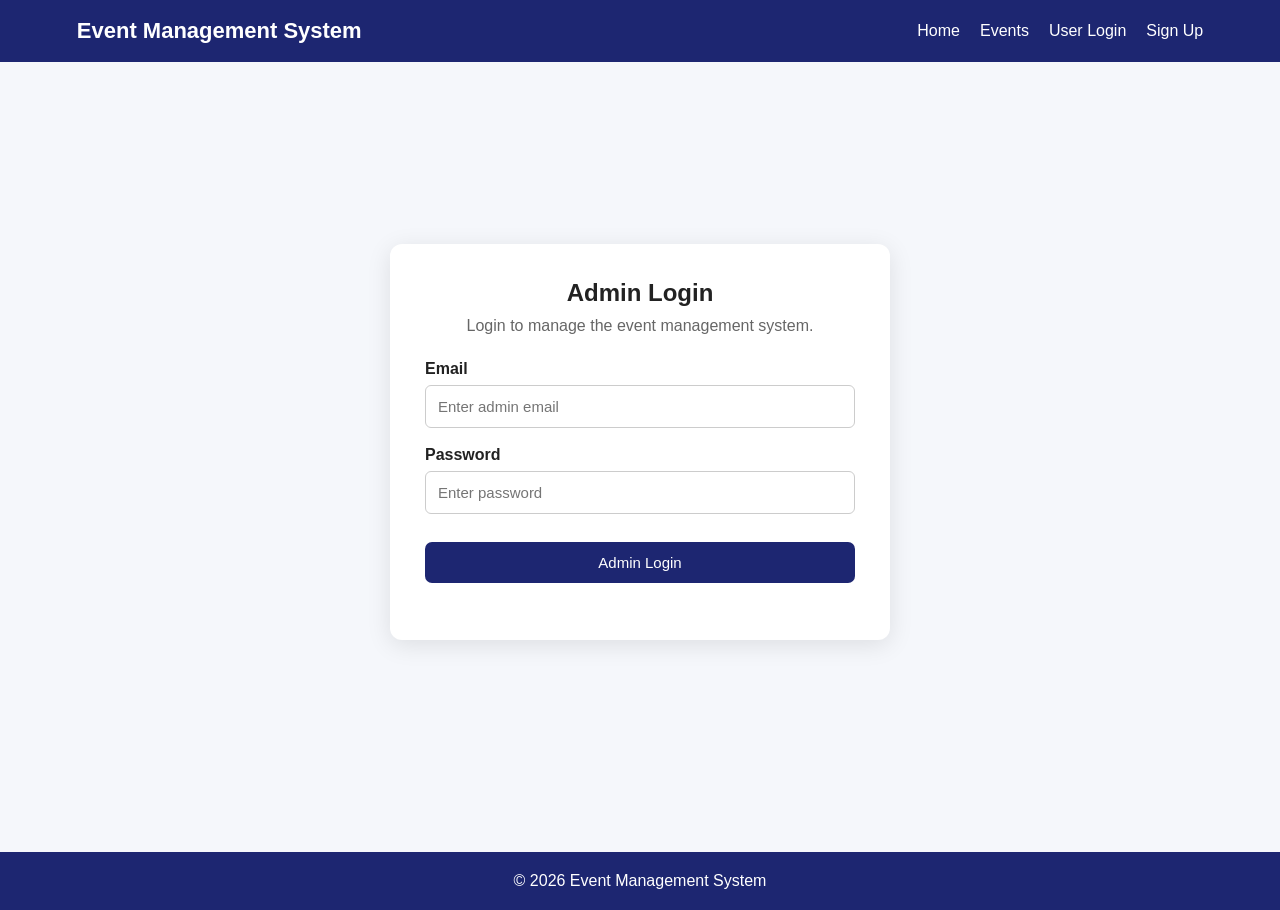
==== admin-dashboard.html @ a5ec1f82 "first commit" ====
<!DOCTYPE html>
<html lang="en">
<head>

    <meta charset="UTF-8">
    <meta name="viewport" content="width=device-width, initial-scale=1.0">

    <title>Admin Dashboard</title>

    <link rel="stylesheet" href="style.css">

</head>

<body>

<nav class="navbar">

    <div class="logo">
        Event Management System - Admin
    </div>

    <div class="nav-links">

        <a href="admin-dashboard.html">
            Dashboard
        </a>

        <button
            onclick="adminLogout()"
            class="logout-btn">

            Logout

        </button>

    </div>

</nav>

<section class="dashboard">

    <h1>Admin Dashboard</h1>

    <div class="stats-grid">

        <div class="stat-card">

            <h3>Total Events</h3>

            <p id="adminEvents">0</p>

        </div>

        <div class="stat-card">

            <h3>Total Users</h3>

            <p id="adminUsers">0</p>

        </div>

        <div class="stat-card">

            <h3>Total Registrations</h3>

            <p id="adminRegistrations">0</p>

        </div>

        <div class="stat-card">

            <h3>Total Revenue</h3>

            <p id="adminRevenue">₹0</p>

        </div>

    </div>

    <div class="dashboard-section">

        <h2>Event Management</h2>

        <div class="table-container">

            <table>

                <thead>

                    <tr>

                        <th>Event</th>
                        <th>Date</th>
                        <th>Organizer</th>
                        <th>Tickets</th>
                        <th>Revenue</th>
                        <th>Action</th>

                    </tr>

                </thead>

                <tbody id="adminEventTable"></tbody>

            </table>

        </div>

    </div>

</section>

<script src="scripts.js"></script>

</body>
</html>
---- style.css ----
* {
    margin: 0;
    padding: 0;
    box-sizing: border-box;
}

body {
    font-family: Arial, sans-serif;
    background: #f5f7fb;
    color: #222;
    min-height: 100vh;
}

a {
    text-decoration: none;
    color: inherit;
}


/* ================= NAVBAR ================= */

.navbar {
    background: #1d2671;
    color: white;
    padding: 18px 6%;
    display: flex;
    justify-content: space-between;
    align-items: center;
    gap: 20px;
}

.logo {
    font-size: 22px;
    font-weight: bold;
}

.nav-links {
    display: flex;
    align-items: center;
    gap: 20px;
    flex-wrap: wrap;
}

.nav-links a {
    color: white;
    font-weight: 500;
}

.nav-links a:hover {
    color: #ffd369;
}

.logout-btn {
    border: none;
    background: #e74c3c;
    color: white;
    padding: 9px 16px;
    border-radius: 6px;
    cursor: pointer;
}


/* ================= HERO ================= */

.hero {
    min-height: 520px;
    display: flex;
    justify-content: center;
    align-items: center;
    text-align: center;
    padding: 50px 20px;
    background: linear-gradient(
        135deg,
        #1d2671,
        #c33764
    );
    color: white;
}

.hero h1 {
    font-size: 52px;
    margin-bottom: 20px;
}

.hero p {
    font-size: 20px;
    max-width: 700px;
    margin: auto;
    line-height: 1.6;
}

.hero-buttons {
    margin-top: 30px;
    display: flex;
    justify-content: center;
    gap: 15px;
}


/* ================= BUTTON ================= */

.btn {
    display: inline-block;
    background: #1d2671;
    color: white;
    border: none;
    padding: 12px 22px;
    border-radius: 7px;
    cursor: pointer;
    font-size: 15px;
    margin: 5px;
}

.btn:hover {
    opacity: 0.9;
}

.secondary {
    background: #c33764;
}


/* ================= FEATURES ================= */

.features {
    padding: 60px 6%;
    text-align: center;
}

.features h2 {
    margin-bottom: 35px;
    font-size: 32px;
}

.feature-grid {
    display: grid;
    grid-template-columns: repeat(4, 1fr);
    gap: 20px;
}

.feature-card {
    background: white;
    padding: 30px 20px;
    border-radius: 12px;
    box-shadow: 0 5px 20px rgba(0,0,0,0.08);
}

.feature-card h3 {
    margin-bottom: 15px;
}


/* ================= FORM ================= */

.form-section {
    min-height: calc(100vh - 140px);
    display: flex;
    justify-content: center;
    align-items: center;
    padding: 50px 20px;
}

.form-container {
    width: 100%;
    max-width: 500px;
    background: white;
    padding: 35px;
    border-radius: 12px;
    box-shadow: 0 5px 25px rgba(0,0,0,0.1);
}

.form-container h1 {
    text-align: center;
    margin-bottom: 10px;
}

.form-subtitle {
    text-align: center;
    color: #666;
    margin-bottom: 25px;
}

.form-group {
    margin-bottom: 18px;
}

.form-group label {
    display: block;
    margin-bottom: 7px;
    font-weight: bold;
}

.form-group input,
.form-group select,
.form-group textarea {
    width: 100%;
    padding: 12px;
    border: 1px solid #ccc;
    border-radius: 6px;
    font-size: 15px;
}

.form-group textarea {
    resize: vertical;
}

.form-container .btn {
    width: 100%;
    margin: 10px 0;
}

#loginMsg,
#signupMsg,
#adminMsg,
#createEventMsg {
    text-align: center;
    margin-top: 12px;
}

.form-footer {
    text-align: center;
    margin-top: 20px;
}

.form-footer a {
    color: #1d2671;
    font-weight: bold;
}

.demo-box {
    background: #f1f4ff;
    padding: 15px;
    margin-top: 25px;
    border-radius: 8px;
    text-align: center;
}

.demo-box h3 {
    margin-bottom: 10px;
}


/* ================= PAGE ================= */

.page-section {
    padding: 50px 6%;
}

.page-section > h1 {
    margin-bottom: 10px;
}

.page-header {
    display: flex;
    justify-content: space-between;
    align-items: center;
    margin-bottom: 30px;
    gap: 20px;
}


/* ================= SEARCH ================= */

.search-box {
    width: 100%;
    max-width: 500px;
    padding: 14px;
    margin: 25px 0;
    border: 1px solid #ccc;
    border-radius: 7px;
    font-size: 16px;
}


/* ================= EVENTS ================= */

.event-grid {
    display: grid;
    grid-template-columns: repeat(3, 1fr);
    gap: 25px;
}

.event-card {
    background: white;
    padding: 25px;
    border-radius: 12px;
    box-shadow: 0 5px 18px rgba(0,0,0,0.08);
}

.event-card h2 {
    color: #1d2671;
    margin-bottom: 15px;
}

.event-card p {
    margin: 10px 0;
    line-height: 1.5;
}

.event-card hr {
    margin: 15px 0;
    border: 0;
    border-top: 1px solid #ddd;
}


/* ================= DASHBOARD ================= */

.dashboard {
    padding: 45px 6%;
}

.dashboard > h1 {
    margin-bottom: 30px;
}

.stats-grid {
    display: grid;
    grid-template-columns: repeat(4, 1fr);
    gap: 20px;
    margin-bottom: 35px;
}

.stat-card {
    background: white;
    padding: 25px;
    border-radius: 12px;
    text-align: center;
    box-shadow: 0 5px 18px rgba(0,0,0,0.08);
}

.stat-card h3 {
    margin-bottom: 12px;
}

.stat-card p {
    font-size: 30px;
    font-weight: bold;
    color: #1d2671;
}

.quick-actions {
    background: white;
    padding: 25px;
    border-radius: 12px;
    margin-bottom: 30px;
}

.quick-actions h2 {
    margin-bottom: 15px;
}

.dashboard-section {
    background: white;
    padding: 25px;
    border-radius: 12px;
    margin-top: 30px;
}

.schedule-item {
    padding: 15px;
    border-bottom: 1px solid #ddd;
}

.schedule-item:last-child {
    border-bottom: none;
}


/* ================= CHECKBOX ================= */

.checkbox-group {
    display: flex;
    align-items: center;
    gap: 8px;
    margin-bottom: 20px;
}


/* ================= TABLE ================= */

.table-container {
    overflow-x: auto;
}

table {
    width: 100%;
    border-collapse: collapse;
    margin-top: 20px;
}

th,
td {
    padding: 14px;
    border-bottom: 1px solid #ddd;
    text-align: left;
}

th {
    background: #1d2671;
    color: white;
}


/* ================= EMPTY ================= */

.empty-message {
    background: white;
    padding: 35px;
    text-align: center;
    border-radius: 10px;
}


/* ================= FOOTER ================= */

footer {
    background: #1d2671;
    color: white;
    text-align: center;
    padding: 20px;
    margin-top: 30px;
}


/* ================= RESPONSIVE ================= */

@media (max-width: 900px) {

    .feature-grid {
        grid-template-columns: repeat(2, 1fr);
    }

    .event-grid {
        grid-template-columns: repeat(2, 1fr);
    }

    .stats-grid {
        grid-template-columns: repeat(2, 1fr);
    }
}

@media (max-width: 600px) {

    .navbar {
        flex-direction: column;
    }

    .nav-links {
        justify-content: center;
    }

    .hero h1 {
        font-size: 35px;
    }

    .feature-grid,
    .event-grid,
    .stats-grid {
        grid-template-columns: 1fr;
    }

    .page-header {
        flex-direction: column;
        align-items: flex-start;
    }
}
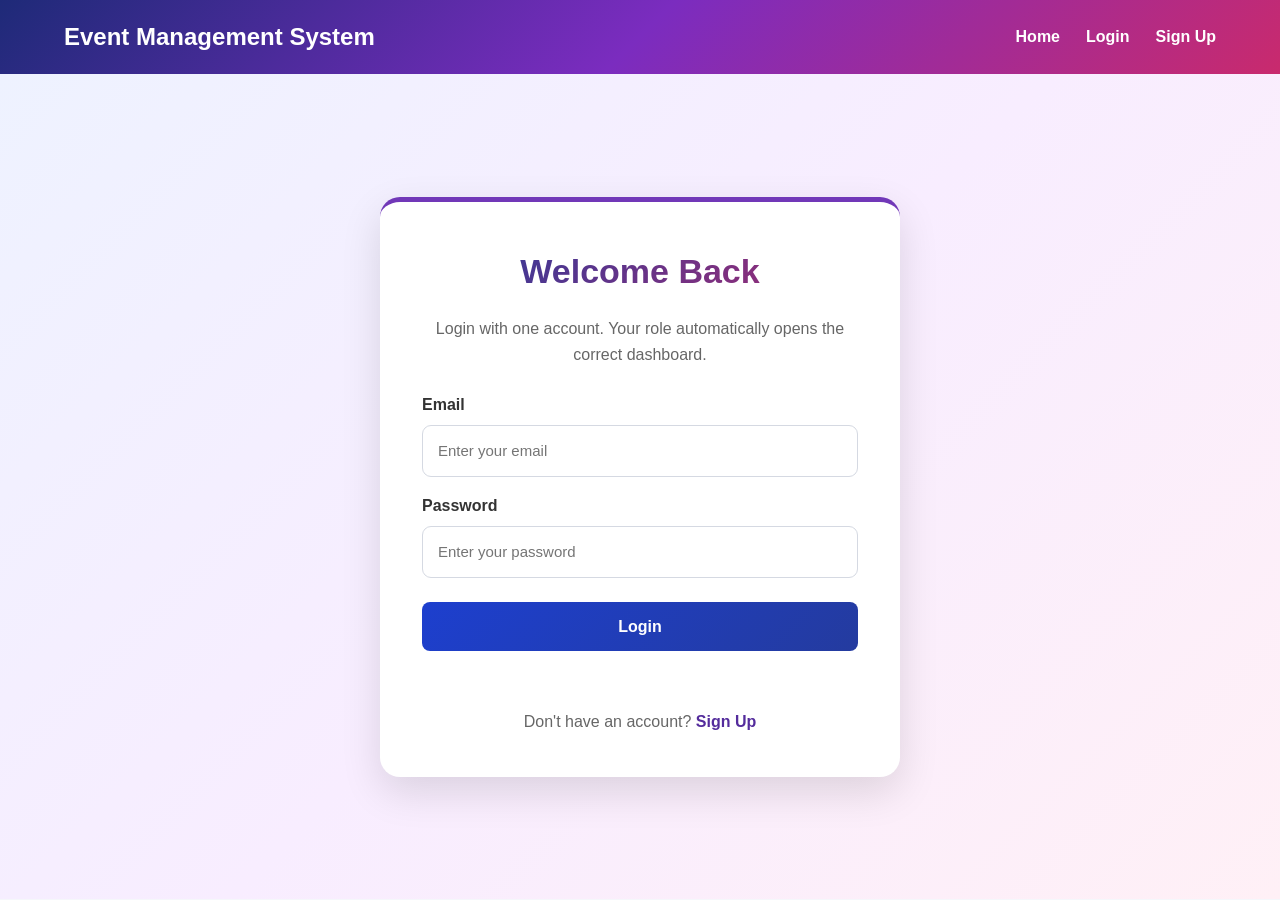
==== commit c2aaceaf: "Updated modules and project code" ====
--- a/admin-dashboard.html
+++ b/admin-dashboard.html
@@ -1,23 +1,31 @@
 <!DOCTYPE html>
 <html lang="en">
+
 <head>
 
     <meta charset="UTF-8">
-    <meta name="viewport" content="width=device-width, initial-scale=1.0">
 
-    <title>Admin Dashboard</title>
+    <meta name="viewport"
+          content="width=device-width, initial-scale=1.0">
 
-    <link rel="stylesheet" href="style.css">
+    <title>
+        Admin Dashboard - Event Management System
+    </title>
+
+    <link rel="stylesheet"
+          href="style.css">
 
 </head>
 
 <body>
+
 
 <nav class="navbar">
 
     <div class="logo">
         Event Management System - Admin
     </div>
+
 
     <div class="nav-links">
 
@@ -37,49 +45,96 @@
 
 </nav>
 
+
 <section class="dashboard">
 
-    <h1>Admin Dashboard</h1>
+    <p class="role-label">
+        Administrator
+    </p>
 
-    <div class="stats-grid">
+    <h1>
+        Admin Dashboard
+    </h1>
+
+
+    <div class="stats-grid four-cards">
+
 
         <div class="stat-card">
 
-            <h3>Total Events</h3>
+            <h3>
+                Total Events
+            </h3>
 
-            <p id="adminEvents">0</p>
+            <p id="adminEvents">
+                0
+            </p>
 
         </div>
 
+
         <div class="stat-card">
 
-            <h3>Total Users</h3>
+            <h3>
+                Total Users
+            </h3>
 
-            <p id="adminUsers">0</p>
+            <p id="adminUsers">
+                0
+            </p>
 
         </div>
 
+
         <div class="stat-card">
 
-            <h3>Total Registrations</h3>
+            <h3>
+                Total Registrations
+            </h3>
 
-            <p id="adminRegistrations">0</p>
+            <p id="adminRegistrations">
+                0
+            </p>
 
         </div>
 
+
         <div class="stat-card">
 
-            <h3>Total Revenue</h3>
+            <h3>
+                Total Revenue
+            </h3>
 
-            <p id="adminRevenue">₹0</p>
+            <p id="adminRevenue">
+                ₹0
+            </p>
 
         </div>
 
+
     </div>
+
 
     <div class="dashboard-section">
 
-        <h2>Event Management</h2>
+
+        <div class="section-heading-row">
+
+            <div>
+
+                <h2>
+                    Event Management
+                </h2>
+
+                <p>
+                    Monitor events, tickets and
+                    revenue from one place.
+                </p>
+
+            </div>
+
+        </div>
+
 
         <div class="table-container">
 
@@ -89,18 +144,39 @@
 
                     <tr>
 
-                        <th>Event</th>
-                        <th>Date</th>
-                        <th>Organizer</th>
-                        <th>Tickets</th>
-                        <th>Revenue</th>
-                        <th>Action</th>
+                        <th>
+                            Event
+                        </th>
+
+                        <th>
+                            Date
+                        </th>
+
+                        <th>
+                            Organizer
+                        </th>
+
+                        <th>
+                            Tickets
+                        </th>
+
+                        <th>
+                            Revenue
+                        </th>
+
+                        <th>
+                            Action
+                        </th>
 
                     </tr>
 
                 </thead>
 
-                <tbody id="adminEventTable"></tbody>
+
+                <tbody
+                    id="adminEventTable">
+
+                </tbody>
 
             </table>
 
@@ -110,6 +186,7 @@
 
 </section>
 
+
 <script src="scripts.js"></script>
 
 </body>
--- a/style.css
+++ b/style.css
@@ -1,183 +1,1019 @@
+/* =====================================================
+   EVENT MANAGEMENT SYSTEM
+   SAME BLUE / PURPLE / PINK THEME
+   ===================================================== */
+
 * {
     margin: 0;
     padding: 0;
     box-sizing: border-box;
 }
 
+html {
+    scroll-behavior: smooth;
+}
+
 body {
-    font-family: Arial, sans-serif;
+    font-family: "Segoe UI", Arial, sans-serif;
     background: #f5f7fb;
-    color: #222;
+    color: #1f2937;
+    line-height: 1.6;
     min-height: 100vh;
 }
 
 a {
-    text-decoration: none;
     color: inherit;
 }
 
-
-/* ================= NAVBAR ================= */
-
-.navbar {
-    background: #1d2671;
+button,
+input,
+select,
+textarea {
+    font: inherit;
+}
+
+
+/* =====================================================
+   COMMON NAVBAR
+   ===================================================== */
+
+header {
+    background: linear-gradient(
+        135deg,
+        #1e2a78,
+        #7b2cbf,
+        #c92a6d
+    );
+
     color: white;
-    padding: 18px 6%;
+    padding: 18px 0;
+
+    box-shadow:
+        0 4px 15px rgba(0, 0, 0, 0.15);
+}
+
+.nav-container {
+    width: 90%;
+    max-width: 1200px;
+    margin: auto;
+
     display: flex;
     justify-content: space-between;
     align-items: center;
-    gap: 20px;
-}
-
-.logo {
-    font-size: 22px;
-    font-weight: bold;
-}
-
+
+    gap: 25px;
+}
+
+.logo,
+.nav-container .logo,
+.nav-container h1,
+.nav-container h2 {
+    color: white;
+    font-size: 24px;
+    font-weight: 700;
+    white-space: nowrap;
+}
+
+.nav-container nav,
 .nav-links {
     display: flex;
     align-items: center;
-    gap: 20px;
-    flex-wrap: wrap;
-}
-
+    justify-content: flex-end;
+    gap: 26px;
+}
+
+.nav-container nav a,
 .nav-links a {
     color: white;
-    font-weight: 500;
-}
-
+    text-decoration: none;
+
+    font-size: 16px;
+    font-weight: 600;
+
+    transition: 0.25s;
+}
+
+.nav-container nav a:hover,
 .nav-links a:hover {
-    color: #ffd369;
+    color: #ffd6eb;
+    transform: translateY(-2px);
+}
+
+
+/* =====================================================
+   DASHBOARD NAVBAR
+   ===================================================== */
+
+.navbar {
+    width: 100%;
+
+    padding: 18px 6%;
+
+    display: flex;
+    justify-content: space-between;
+    align-items: center;
+
+    gap: 25px;
+
+    background: linear-gradient(
+        135deg,
+        #202b78,
+        #542c78,
+        #c52e67
+    );
+
+    color: white;
+
+    box-shadow:
+        0 4px 15px rgba(0, 0, 0, 0.15);
+
+    position: sticky;
+    top: 0;
+    z-index: 100;
+}
+
+.navbar .logo {
+    font-size: 22px;
 }
 
 .logout-btn {
     border: none;
-    background: #e74c3c;
+    border-radius: 8px;
+
+    padding: 10px 18px;
+
+    background: #e52f72;
     color: white;
-    padding: 9px 16px;
-    border-radius: 6px;
+
+    font-weight: 700;
+
     cursor: pointer;
-}
-
-
-/* ================= HERO ================= */
+
+    transition: 0.25s;
+}
+
+.logout-btn:hover {
+    background: #c72d68;
+    transform: translateY(-2px);
+}
+
+
+/* =====================================================
+   BUTTONS
+   ===================================================== */
+
+.btn {
+    display: inline-block;
+
+    padding: 12px 25px;
+    margin: 5px;
+
+    border: none;
+    border-radius: 8px;
+
+    background: linear-gradient(
+        135deg,
+        #1d3fce,
+        #243b9f
+    );
+
+    color: white;
+
+    text-decoration: none;
+
+    font-size: 16px;
+    font-weight: 600;
+
+    cursor: pointer;
+
+    transition: 0.25s;
+
+    text-align: center;
+}
+
+.btn:hover {
+    transform: translateY(-2px);
+
+    box-shadow:
+        0 7px 18px rgba(31, 56, 180, 0.3);
+}
+
+.btn:disabled {
+    opacity: 0.55;
+    cursor: not-allowed;
+
+    transform: none;
+
+    box-shadow: none;
+}
+
+.btn-secondary {
+    background: linear-gradient(
+        135deg,
+        #e52f72,
+        #c72d68
+    );
+}
+
+.btn-danger {
+    background: linear-gradient(
+        135deg,
+        #dc2626,
+        #991b1b
+    );
+}
+
+.btn-success {
+    background: linear-gradient(
+        135deg,
+        #059669,
+        #047857
+    );
+}
+
+.btn-outline {
+    background: white;
+    color: #3d2587;
+
+    border: 1px solid #6f38b9;
+}
+
+.btn-outline:hover {
+    background: #f5efff;
+}
+
+.btn-small {
+    padding: 10px 18px;
+    font-size: 14px;
+}
+
+.table-btn {
+    padding: 8px 13px;
+    margin: 0;
+    font-size: 13px;
+}
+
+
+/* =====================================================
+   HOME PAGE
+   ===================================================== */
 
 .hero {
-    min-height: 520px;
+    min-height: 560px;
+
     display: flex;
     justify-content: center;
     align-items: center;
+
     text-align: center;
-    padding: 50px 20px;
-    background: linear-gradient(
-        135deg,
-        #1d2671,
-        #c33764
-    );
+
+    background:
+        linear-gradient(
+            135deg,
+            #202b78,
+            #542c78,
+            #c52e67
+        );
+
     color: white;
+
+    padding: 60px 20px;
+}
+
+.hero-content {
+    max-width: 900px;
 }
 
 .hero h1 {
-    font-size: 52px;
+    font-size: 58px;
+
     margin-bottom: 20px;
+
+    font-weight: 800;
 }
 
 .hero p {
-    font-size: 20px;
-    max-width: 700px;
-    margin: auto;
-    line-height: 1.6;
+    font-size: 21px;
+
+    margin-bottom: 35px;
 }
 
 .hero-buttons {
-    margin-top: 30px;
     display: flex;
+
     justify-content: center;
-    gap: 15px;
-}
-
-
-/* ================= BUTTON ================= */
-
-.btn {
-    display: inline-block;
-    background: #1d2671;
-    color: white;
-    border: none;
-    padding: 12px 22px;
-    border-radius: 7px;
-    cursor: pointer;
-    font-size: 15px;
-    margin: 5px;
-}
-
-.btn:hover {
-    opacity: 0.9;
-}
-
-.secondary {
-    background: #c33764;
-}
-
-
-/* ================= FEATURES ================= */
-
-.features {
-    padding: 60px 6%;
+    align-items: center;
+
+    flex-wrap: wrap;
+
+    gap: 8px;
+}
+
+.section {
+    width: 90%;
+    max-width: 1200px;
+
+    margin: 0 auto;
+
+    padding: 50px 0;
+}
+
+.section > h2 {
     text-align: center;
-}
-
-.features h2 {
-    margin-bottom: 35px;
+
     font-size: 32px;
+
+    margin-bottom: 30px;
+
+    color: #222;
 }
 
 .feature-grid {
     display: grid;
-    grid-template-columns: repeat(4, 1fr);
-    gap: 20px;
+
+    grid-template-columns:
+        repeat(4, 1fr);
+
+    gap: 25px;
 }
 
 .feature-card {
     background: white;
-    padding: 30px 20px;
-    border-radius: 12px;
-    box-shadow: 0 5px 20px rgba(0,0,0,0.08);
+
+    padding: 28px;
+
+    border-radius: 16px;
+
+    box-shadow:
+        0 8px 25px rgba(0, 0, 0, 0.08);
+
+    transition: 0.3s;
+}
+
+.feature-card:hover {
+    transform: translateY(-7px);
+
+    box-shadow:
+        0 15px 30px rgba(0, 0, 0, 0.12);
+}
+
+.feature-icon {
+    font-size: 36px;
+
+    margin-bottom: 15px;
 }
 
 .feature-card h3 {
-    margin-bottom: 15px;
-}
-
-
-/* ================= FORM ================= */
-
-.form-section {
-    min-height: calc(100vh - 140px);
+    color: #542c9c;
+
+    margin-bottom: 12px;
+}
+
+.feature-card p {
+    color: #555;
+}
+
+footer {
+    background: #171a3d;
+
+    color: white;
+
+    text-align: center;
+
+    padding: 25px;
+
+    margin-top: 20px;
+}
+
+
+/* =====================================================
+   LOGIN / SIGNUP
+   ===================================================== */
+
+.form-container {
+    min-height: calc(100vh - 75px);
+
     display: flex;
+
     justify-content: center;
     align-items: center;
-    padding: 50px 20px;
-}
-
-.form-container {
+
+    padding: 55px 20px;
+
+    background:
+        linear-gradient(
+            135deg,
+            #eef2ff,
+            #f8edff,
+            #fff0f6
+        );
+}
+
+.form-card {
     width: 100%;
-    max-width: 500px;
+    max-width: 520px;
+
     background: white;
-    padding: 35px;
-    border-radius: 12px;
-    box-shadow: 0 5px 25px rgba(0,0,0,0.1);
-}
-
-.form-container h1 {
+
+    padding: 42px;
+
+    border-radius: 20px;
+
+    box-shadow:
+        0 15px 40px rgba(0, 0, 0, 0.12);
+
+    border-top: 5px solid #7138b8;
+}
+
+.form-card h1 {
     text-align: center;
+
+    margin-bottom: 18px;
+
+    font-size: 34px;
+
+    background:
+        linear-gradient(
+            135deg,
+            #273b9d,
+            #a52b72
+        );
+
+    -webkit-background-clip: text;
+    -webkit-text-fill-color: transparent;
+}
+
+.form-intro {
+    color: #666;
+
+    text-align: center;
+
+    margin-bottom: 25px;
+}
+
+.form-card label {
+    display: block;
+
+    margin-top: 16px;
+    margin-bottom: 7px;
+
+    font-weight: 600;
+
+    color: #333;
+}
+
+.form-card input,
+.form-card select,
+.form-card textarea {
+    width: 100%;
+
+    padding: 13px 15px;
+
+    border: 1px solid #d5d9e2;
+
+    border-radius: 9px;
+
+    font-size: 15px;
+
+    outline: none;
+
+    background: white;
+
+    color: #1f2937;
+
+    transition: 0.25s;
+}
+
+.form-card input:focus,
+.form-card select:focus,
+.form-card textarea:focus {
+    border-color: #673ab7;
+
+    box-shadow:
+        0 0 0 3px rgba(
+            103,
+            58,
+            183,
+            0.12
+        );
+}
+
+.form-card .btn {
+    width: 100%;
+
+    margin: 24px 0 0;
+}
+
+.form-bottom {
+    text-align: center;
+
+    margin-top: 20px;
+
+    color: #666;
+}
+
+.form-card a {
+    color: #542c9c;
+
+    font-weight: 600;
+
+    text-decoration: none;
+}
+
+.form-card a:hover {
+    text-decoration: underline;
+}
+
+.form-message {
+    min-height: 24px;
+
+    margin-top: 14px;
+
+    text-align: center;
+
+    font-weight: 600;
+}
+
+
+/* =====================================================
+   DASHBOARD
+   ===================================================== */
+
+.dashboard {
+    width: 90%;
+    max-width: 1200px;
+
+    margin: 42px auto 70px;
+}
+
+.dashboard-heading {
+    margin-bottom: 28px;
+}
+
+.dashboard-heading h1,
+.dashboard > h1 {
+    font-size: 38px;
+
+    color: #302080;
+
+    margin-bottom: 5px;
+}
+
+.role-label {
+    color: #c52e67;
+
+    font-size: 14px;
+
+    font-weight: 800;
+
+    text-transform: uppercase;
+
+    letter-spacing: 1.2px;
+
+    margin-bottom: 5px;
+}
+
+.stats-grid {
+    display: grid;
+
+    grid-template-columns:
+        repeat(3, 1fr);
+
+    gap: 22px;
+
+    margin-bottom: 30px;
+}
+
+.stats-grid.four-cards {
+    grid-template-columns:
+        repeat(4, 1fr);
+}
+
+.stat-card {
+    background: white;
+
+    padding: 25px;
+
+    border-radius: 16px;
+
+    text-align: center;
+
+    border-top: 5px solid #7138b8;
+
+    box-shadow:
+        0 8px 25px rgba(0, 0, 0, 0.08);
+}
+
+.stat-card h3 {
+    color: #555;
+
+    font-size: 16px;
+
     margin-bottom: 10px;
 }
 
-.form-subtitle {
+.stat-card p {
+    color: #3b238c;
+
+    font-size: 34px;
+
+    font-weight: 800;
+}
+
+.quick-actions,
+.dashboard-section {
+    background: white;
+
+    border-radius: 18px;
+
+    padding: 28px;
+
+    box-shadow:
+        0 8px 25px rgba(0, 0, 0, 0.08);
+
+    margin-bottom: 30px;
+}
+
+.quick-actions h2,
+.dashboard-section h2 {
+    color: #3d2587;
+
+    margin-bottom: 6px;
+}
+
+.quick-actions > div {
+    display: flex;
+
+    flex-wrap: wrap;
+
+    gap: 8px;
+
+    margin-top: 12px;
+}
+
+.section-heading-row {
+    display: flex;
+
+    justify-content: space-between;
+
+    align-items: center;
+
+    gap: 20px;
+
+    margin-bottom: 20px;
+}
+
+.section-heading-row p {
+    color: #666;
+}
+
+.dashboard-event-grid {
+    margin-top: 10px !important;
+}
+
+
+/* =====================================================
+   EVENTS / SEARCH
+   ===================================================== */
+
+.page-section {
+    width: 90%;
+    max-width: 1200px;
+
+    margin: 42px auto 70px;
+
+    min-height: 70vh;
+}
+
+.page-title-block {
     text-align: center;
+
+    margin-bottom: 18px;
+}
+
+.page-title-block h1,
+.page-header h1 {
+    font-size: 38px;
+
+    color: #302080;
+
+    margin-bottom: 5px;
+}
+
+.page-title-block > p:last-child,
+.page-header > div > p:last-child {
     color: #666;
+}
+
+.search-box {
+    display: block;
+
+    width: 90%;
+    max-width: 700px;
+
+    margin: 25px auto 38px;
+
+    padding: 15px 20px;
+
+    border: 1px solid #ddd;
+
+    border-radius: 30px;
+
+    font-size: 16px;
+
+    outline: none;
+
+    background: white;
+
+    color: #1f2937;
+
+    transition: 0.25s;
+
+    box-shadow:
+        0 5px 15px rgba(
+            0,
+            0,
+            0,
+            0.05
+        );
+}
+
+.search-box::placeholder {
+    color: #999;
+}
+
+.search-box:focus {
+    border-color: #673ab7;
+
+    box-shadow:
+        0 0 0 3px rgba(
+            103,
+            58,
+            183,
+            0.12
+        );
+}
+
+.event-grid {
+    width: 100%;
+
+    display: grid;
+
+    grid-template-columns:
+        repeat(3, 1fr);
+
+    gap: 25px;
+}
+
+.event-card {
+    background: white;
+
+    padding: 26px;
+
+    border-radius: 18px;
+
+    border-top: 5px solid #7138b8;
+
+    box-shadow:
+        0 10px 30px rgba(
+            0,
+            0,
+            0,
+            0.08
+        );
+
+    transition: 0.3s;
+}
+
+.event-card:hover {
+    transform: translateY(-6px);
+
+    box-shadow:
+        0 16px 35px rgba(
+            0,
+            0,
+            0,
+            0.13
+        );
+}
+
+.event-badge {
+    display: inline-block;
+
+    padding: 5px 10px;
+
+    margin-bottom: 12px;
+
+    border-radius: 20px;
+
+    background: #f2e9ff;
+
+    color: #6535b9;
+
+    font-size: 12px;
+
+    font-weight: 800;
+
+    text-transform: uppercase;
+}
+
+.event-card h2 {
+    color: #402487;
+
+    font-size: 23px;
+
+    margin-bottom: 17px;
+}
+
+.event-card p {
+    margin: 10px 0;
+
+    color: #444;
+
+    font-size: 15px;
+}
+
+.event-card strong {
+    color: #333;
+}
+
+.event-description {
+    min-height: 48px;
+
+    color: #555 !important;
+}
+
+.event-meta {
+    display: flex;
+
+    justify-content: space-between;
+
+    gap: 12px;
+
+    flex-wrap: wrap;
+
+    padding: 14px 0;
+
+    margin-top: 12px;
+
+    border-top: 1px solid #eee;
+
+    border-bottom: 1px solid #eee;
+}
+
+.event-meta span {
+    color: #555;
+
+    font-size: 14px;
+}
+
+.event-actions {
+    display: flex;
+
+    flex-wrap: wrap;
+
+    gap: 5px;
+
+    margin-top: 10px;
+}
+
+.event-actions .btn {
+    flex: 1;
+
+    min-width: 105px;
+
+    margin: 4px 0;
+}
+
+.registration-card {
+    border-top-color: #c52e67;
+}
+
+
+/* =====================================================
+   EMPTY STATES
+   ===================================================== */
+
+.empty-message {
+    grid-column: 1 / -1;
+
+    background: white;
+
+    padding: 55px 30px;
+
+    text-align: center;
+
+    border-radius: 18px;
+
+    box-shadow:
+        0 8px 25px rgba(
+            0,
+            0,
+            0,
+            0.07
+        );
+}
+
+.empty-message h3 {
+    color: #3d2587;
+
+    margin-bottom: 8px;
+
+    font-size: 22px;
+}
+
+.empty-message p {
+    color: #666;
+
+    margin-bottom: 15px;
+}
+
+
+/* =====================================================
+   PAGE HEADER
+   ===================================================== */
+
+.page-header {
+    display: flex;
+
+    justify-content: space-between;
+
+    align-items: center;
+
+    gap: 20px;
+
+    margin-bottom: 30px;
+}
+
+.page-header .btn {
+    white-space: nowrap;
+}
+
+
+/* =====================================================
+   CREATE EVENT
+   ===================================================== */
+
+.create-event-page {
+    min-height: calc(100vh - 80px);
+
+    padding: 45px 20px 70px;
+
+    background:
+        linear-gradient(
+            135deg,
+            #eef2ff,
+            #f8edff,
+            #fff0f6
+        );
+}
+
+.create-event-container {
+    width: 90%;
+    max-width: 800px;
+
+    margin: auto;
+}
+
+.create-event-card {
+    background: white;
+
+    padding: 40px;
+
+    border-radius: 20px;
+
+    box-shadow:
+        0 15px 40px rgba(
+            0,
+            0,
+            0,
+            0.10
+        );
+
+    border-top: 5px solid #7138b8;
+}
+
+.create-event-card h1 {
+    text-align: center;
+
+    margin-bottom: 8px;
+
+    font-size: 34px;
+
+    color: #302080;
+}
+
+.create-event-card .form-intro {
     margin-bottom: 25px;
+}
+
+.form-row {
+    display: grid;
+
+    grid-template-columns:
+        1fr 1fr;
+
+    gap: 20px;
 }
 
 .form-group {
@@ -186,282 +1022,268 @@
 
 .form-group label {
     display: block;
+
     margin-bottom: 7px;
-    font-weight: bold;
+
+    font-weight: 600;
+
+    color: #333;
 }
 
 .form-group input,
-.form-group select,
+.form-group textarea,
+.form-group select {
+    width: 100%;
+
+    padding: 13px 15px;
+
+    border: 1px solid #d5d9e2;
+
+    border-radius: 9px;
+
+    font-size: 15px;
+
+    outline: none;
+
+    background: white;
+
+    color: #1f2937;
+
+    transition: 0.25s;
+}
+
+.form-group input:focus,
+.form-group textarea:focus,
+.form-group select:focus {
+    border-color: #673ab7;
+
+    box-shadow:
+        0 0 0 3px rgba(
+            103,
+            58,
+            183,
+            0.12
+        );
+}
+
 .form-group textarea {
-    width: 100%;
-    padding: 12px;
-    border: 1px solid #ccc;
-    border-radius: 6px;
-    font-size: 15px;
-}
-
-.form-group textarea {
+    min-height: 130px;
+
     resize: vertical;
 }
-
-.form-container .btn {
-    width: 100%;
-    margin: 10px 0;
-}
-
-#loginMsg,
-#signupMsg,
-#adminMsg,
-#createEventMsg {
-    text-align: center;
-    margin-top: 12px;
-}
-
-.form-footer {
-    text-align: center;
-    margin-top: 20px;
-}
-
-.form-footer a {
-    color: #1d2671;
-    font-weight: bold;
-}
-
-.demo-box {
-    background: #f1f4ff;
-    padding: 15px;
-    margin-top: 25px;
-    border-radius: 8px;
-    text-align: center;
-}
-
-.demo-box h3 {
-    margin-bottom: 10px;
-}
-
-
-/* ================= PAGE ================= */
-
-.page-section {
-    padding: 50px 6%;
-}
-
-.page-section > h1 {
-    margin-bottom: 10px;
-}
-
-.page-header {
-    display: flex;
-    justify-content: space-between;
-    align-items: center;
-    margin-bottom: 30px;
-    gap: 20px;
-}
-
-
-/* ================= SEARCH ================= */
-
-.search-box {
-    width: 100%;
-    max-width: 500px;
-    padding: 14px;
-    margin: 25px 0;
-    border: 1px solid #ccc;
-    border-radius: 7px;
-    font-size: 16px;
-}
-
-
-/* ================= EVENTS ================= */
-
-.event-grid {
-    display: grid;
-    grid-template-columns: repeat(3, 1fr);
-    gap: 25px;
-}
-
-.event-card {
-    background: white;
-    padding: 25px;
-    border-radius: 12px;
-    box-shadow: 0 5px 18px rgba(0,0,0,0.08);
-}
-
-.event-card h2 {
-    color: #1d2671;
-    margin-bottom: 15px;
-}
-
-.event-card p {
-    margin: 10px 0;
-    line-height: 1.5;
-}
-
-.event-card hr {
-    margin: 15px 0;
-    border: 0;
-    border-top: 1px solid #ddd;
-}
-
-
-/* ================= DASHBOARD ================= */
-
-.dashboard {
-    padding: 45px 6%;
-}
-
-.dashboard > h1 {
-    margin-bottom: 30px;
-}
-
-.stats-grid {
-    display: grid;
-    grid-template-columns: repeat(4, 1fr);
-    gap: 20px;
-    margin-bottom: 35px;
-}
-
-.stat-card {
-    background: white;
-    padding: 25px;
-    border-radius: 12px;
-    text-align: center;
-    box-shadow: 0 5px 18px rgba(0,0,0,0.08);
-}
-
-.stat-card h3 {
-    margin-bottom: 12px;
-}
-
-.stat-card p {
-    font-size: 30px;
-    font-weight: bold;
-    color: #1d2671;
-}
-
-.quick-actions {
-    background: white;
-    padding: 25px;
-    border-radius: 12px;
-    margin-bottom: 30px;
-}
-
-.quick-actions h2 {
-    margin-bottom: 15px;
-}
-
-.dashboard-section {
-    background: white;
-    padding: 25px;
-    border-radius: 12px;
-    margin-top: 30px;
-}
-
-.schedule-item {
-    padding: 15px;
-    border-bottom: 1px solid #ddd;
-}
-
-.schedule-item:last-child {
-    border-bottom: none;
-}
-
-
-/* ================= CHECKBOX ================= */
 
 .checkbox-group {
     display: flex;
+
     align-items: center;
-    gap: 8px;
-    margin-bottom: 20px;
-}
-
-
-/* ================= TABLE ================= */
+
+    gap: 9px;
+
+    margin: 18px 0;
+}
+
+.checkbox-group input {
+    width: 17px;
+
+    height: 17px;
+}
+
+.checkbox-group label {
+    color: #555;
+
+    font-weight: 600;
+}
+
+.create-event-card > form > .btn {
+    width: 100%;
+
+    margin: 8px 0 0;
+}
+
+.access-denied {
+    text-align: center;
+
+    padding: 30px;
+}
+
+.access-denied h1 {
+    margin-bottom: 12px;
+}
+
+.access-denied p {
+    color: #666;
+
+    margin-bottom: 15px;
+}
+
+
+/* =====================================================
+   ADMIN TABLE
+   ===================================================== */
 
 .table-container {
+    width: 100%;
+
     overflow-x: auto;
+
+    margin-top: 20px;
 }
 
 table {
     width: 100%;
+
+    min-width: 780px;
+
     border-collapse: collapse;
-    margin-top: 20px;
-}
-
-th,
+
+    background: white;
+
+    border-radius: 12px;
+
+    overflow: hidden;
+}
+
+th {
+    background:
+        linear-gradient(
+            135deg,
+            #273b9d,
+            #7b2cbf
+        );
+
+    color: white;
+
+    padding: 15px;
+
+    text-align: left;
+}
+
 td {
     padding: 14px;
-    border-bottom: 1px solid #ddd;
-    text-align: left;
-}
-
-th {
-    background: #1d2671;
-    color: white;
-}
-
-
-/* ================= EMPTY ================= */
-
-.empty-message {
-    background: white;
-    padding: 35px;
-    text-align: center;
-    border-radius: 10px;
-}
-
-
-/* ================= FOOTER ================= */
-
-footer {
-    background: #1d2671;
-    color: white;
-    text-align: center;
-    padding: 20px;
-    margin-top: 30px;
-}
-
-
-/* ================= RESPONSIVE ================= */
-
-@media (max-width: 900px) {
-
-    .feature-grid {
-        grid-template-columns: repeat(2, 1fr);
-    }
-
+
+    border-bottom: 1px solid #eee;
+}
+
+tr:hover td {
+    background: #f8f6ff;
+}
+
+
+/* =====================================================
+   RESPONSIVE DESIGN
+   ===================================================== */
+
+@media (max-width: 1000px) {
+
+    .feature-grid,
     .event-grid {
-        grid-template-columns: repeat(2, 1fr);
-    }
-
-    .stats-grid {
-        grid-template-columns: repeat(2, 1fr);
-    }
-}
-
-@media (max-width: 600px) {
-
+        grid-template-columns:
+            repeat(2, 1fr);
+    }
+
+    .stats-grid.four-cards {
+        grid-template-columns:
+            repeat(2, 1fr);
+    }
+
+    .hero h1 {
+        font-size: 48px;
+    }
+}
+
+
+@media (max-width: 760px) {
+
+    .nav-container,
     .navbar {
         flex-direction: column;
-    }
-
+
+        justify-content: center;
+
+        text-align: center;
+    }
+
+    .nav-container nav,
     .nav-links {
+        flex-wrap: wrap;
+
         justify-content: center;
-    }
-
-    .hero h1 {
-        font-size: 35px;
-    }
-
+
+        gap: 14px;
+    }
+
+    .stats-grid,
+    .stats-grid.four-cards,
     .feature-grid,
     .event-grid,
-    .stats-grid {
+    .form-row {
         grid-template-columns: 1fr;
     }
 
+    .section-heading-row,
     .page-header {
         flex-direction: column;
+
         align-items: flex-start;
     }
+
+    .section-heading-row .btn,
+    .page-header .btn {
+        width: 100%;
+
+        margin-left: 0;
+    }
+
+    .hero {
+        min-height: 500px;
+    }
+
+    .hero h1 {
+        font-size: 38px;
+    }
+
+    .hero p {
+        font-size: 17px;
+    }
+
+    .form-card,
+    .create-event-card {
+        padding: 28px 22px;
+    }
+
+    .page-section,
+    .dashboard {
+        width: 92%;
+    }
+
+    .page-title-block h1,
+    .page-header h1,
+    .dashboard-heading h1,
+    .dashboard > h1 {
+        font-size: 30px;
+    }
+}
+
+
+@media (max-width: 480px) {
+
+    .logo {
+        white-space: normal;
+
+        font-size: 20px;
+    }
+
+    .hero h1 {
+        font-size: 32px;
+    }
+
+    .hero-buttons .btn,
+    .quick-actions .btn {
+        width: 100%;
+    }
+
+    .event-card {
+        padding: 21px;
+    }
+
 }
